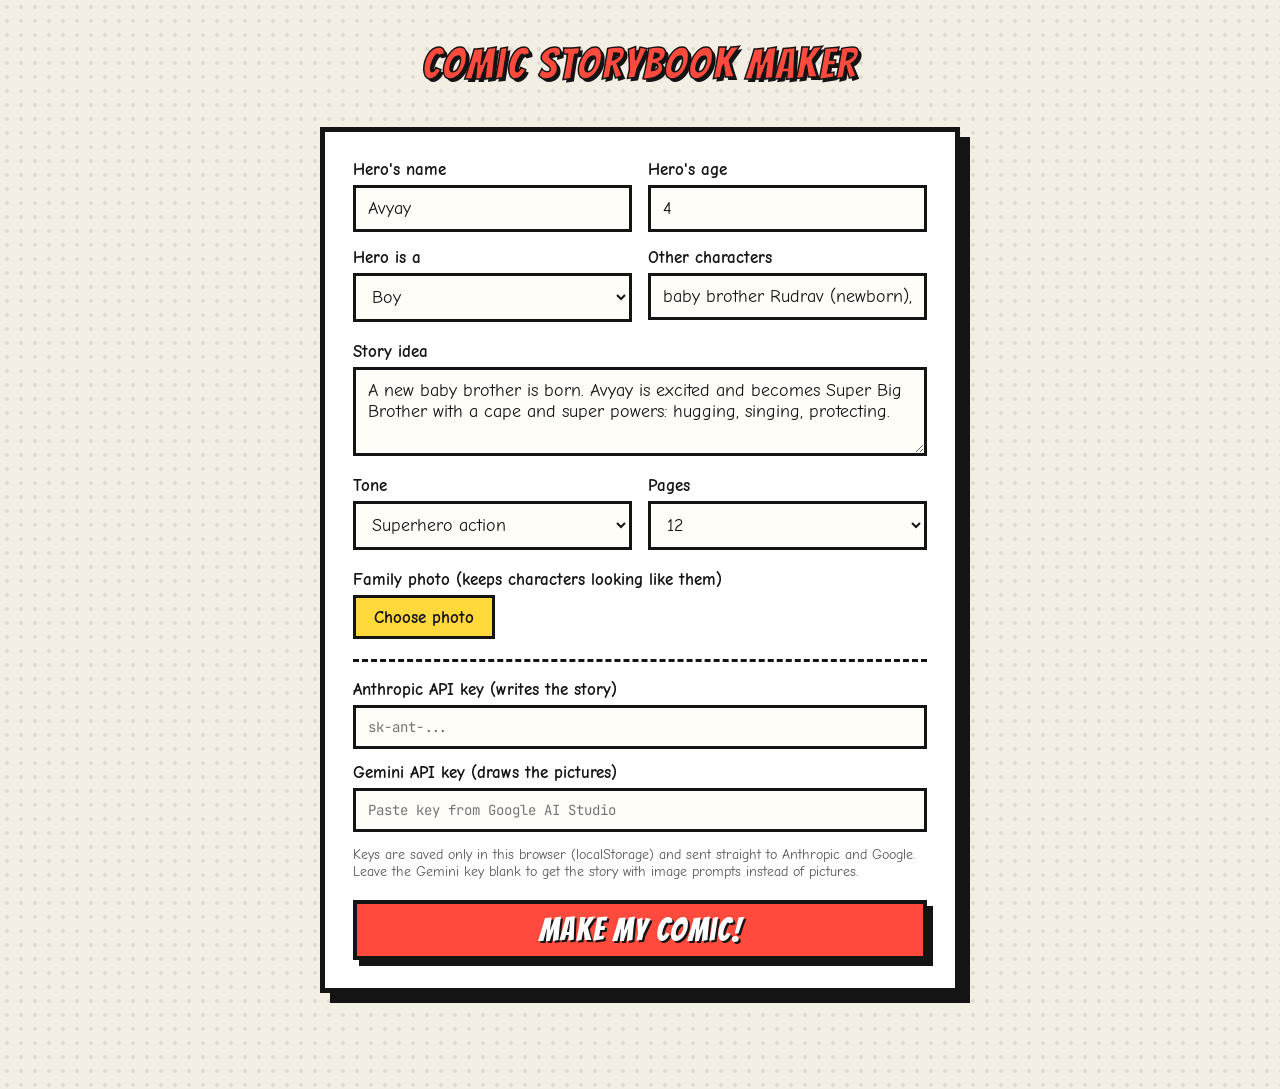
==== comic/index.html @ cd5bf19b "Add Comic Storybook Maker at /comic/ Plain HTML/CSS/JS rebuild of the exported prototype: Claude wri" ====
<!DOCTYPE html>
<html lang="en">
<head>
  <meta charset="utf-8">
  <meta name="viewport" content="width=device-width, initial-scale=1">
  <title>Comic Storybook Maker</title>
  <meta name="description" content="Turn your family into the heroes of a printable comic storybook.">
  <link rel="icon" href="data:image/svg+xml,%3Csvg xmlns='http://www.w3.org/2000/svg' viewBox='0 0 100 100'%3E%3Crect width='100' height='100' fill='%23FFD93B'/%3E%3Ctext x='50' y='64' font-family='Impact,sans-serif' font-size='40' text-anchor='middle' fill='%23FF4A3D' stroke='%23141414' stroke-width='2'%3EPOW%3C/text%3E%3C/svg%3E">
  <link rel="preconnect" href="https://fonts.googleapis.com">
  <link rel="preconnect" href="https://fonts.gstatic.com" crossorigin>
  <link rel="stylesheet" href="https://fonts.googleapis.com/css2?family=Bangers&family=Comic+Neue:wght@400;700&family=JetBrains+Mono&display=swap">
  <link rel="stylesheet" href="styles.css">
</head>
<body>
  <main class="page">
    <h1 class="app-title no-print">Comic Storybook Maker</h1>

    <!-- Screen 1: inputs -->
    <form id="form-screen" class="card form" novalidate>
      <div class="grid">
        <label class="field">Hero's name
          <input name="hero" value="Avyay">
        </label>
        <label class="field">Hero's age
          <input name="age" value="4">
        </label>
        <label class="field">Hero is a
          <select name="gender">
            <option value="boy">Boy</option>
            <option value="girl">Girl</option>
            <option value="child">Keep neutral</option>
          </select>
        </label>
        <label class="field">Other characters
          <input name="others" value="baby brother Rudrav (newborn), Mama, Papa"
                 placeholder="e.g. baby brother Rudrav, Mama, Papa">
        </label>
      </div>

      <label class="field">Story idea
        <textarea name="idea" rows="3">A new baby brother is born. Avyay is excited and becomes Super Big Brother with a cape and super powers: hugging, singing, protecting.</textarea>
      </label>

      <div class="grid">
        <label class="field">Tone
          <select name="tone">
            <option>Superhero action</option>
            <option>Funny</option>
            <option>Heartwarming</option>
            <option>Adventurous</option>
            <option>Gentle bedtime</option>
          </select>
        </label>
        <label class="field">Pages
          <select name="pages">
            <option value="6">6</option>
            <option value="8">8</option>
            <option value="12" selected>12</option>
          </select>
        </label>
      </div>

      <div class="field">
        <span>Family photo (keeps characters looking like them)</span>
        <div class="photo-row">
          <label class="btn btn-yellow">Choose photo
            <input id="photo-input" type="file" accept="image/*" hidden>
          </label>
          <img id="photo-preview" class="photo-preview" alt="Selected family photo" hidden>
        </div>
      </div>

      <div class="keys">
        <label class="field">Anthropic API key (writes the story)
          <input name="anthropicKey" type="password" class="mono" autocomplete="off"
                 placeholder="sk-ant-...">
        </label>
        <label class="field">Gemini API key (draws the pictures)
          <input name="geminiKey" type="password" class="mono" autocomplete="off"
                 placeholder="Paste key from Google AI Studio">
        </label>
        <p class="hint">Keys are saved only in this browser (localStorage) and sent straight to Anthropic and Google.
          Leave the Gemini key blank to get the story with image prompts instead of pictures.</p>
      </div>

      <div id="form-error" class="error" role="alert" hidden></div>

      <button type="submit" class="btn-big">Make my comic!</button>
    </form>

    <!-- Screen 2: writing -->
    <section id="writing-screen" class="card writing" hidden>
      <div class="spinner"></div>
      <div class="writing-label">Writing the story...</div>
    </section>

    <!-- Screen 3: comic -->
    <section id="comic-screen" class="comic" hidden>
      <div class="toolbar no-print">
        <button type="button" class="btn" id="edit-btn">Edit inputs</button>
        <button type="button" class="btn" id="new-btn">New story</button>
        <div id="progress" class="progress"></div>
        <button type="button" class="btn btn-yellow btn-shadow" id="pdf-btn">Download PDF</button>
      </div>
      <div id="panels" class="panels"></div>
    </section>
  </main>

  <script src="app.js"></script>
</body>
</html>
---- comic/styles.css ----
:root {
  --ink: #141414;
  --yellow: #FFD93B;
  --red: #FF4A3D;
  --blue: #1F4FB8;
  --paper: #F3EEE4;
  --cream: #FFFDF7;
  --muted: #555;
  --title: 'Bangers', cursive;
  --body: 'Comic Neue', sans-serif;
  --mono: 'JetBrains Mono', monospace;
}

* { box-sizing: border-box; }

[hidden] { display: none !important; }

body {
  margin: 0;
  background-color: var(--paper);
  background-image: radial-gradient(rgba(20, 20, 20, .09) 1.6px, transparent 1.7px);
  background-size: 14px 14px;
  font-family: var(--body);
  color: var(--ink);
}

a { color: #D6332A; }
a:hover { color: var(--blue); }

.page {
  min-height: 100vh;
  padding: 40px 16px 96px;
  display: flex;
  flex-direction: column;
  align-items: center;
  gap: 40px;
}

.app-title {
  margin: 0;
  font-family: var(--title);
  font-weight: 400;
  font-size: 44px;
  letter-spacing: .05em;
  text-align: center;
  color: var(--red);
  text-shadow: 3px 3px 0 var(--ink);
  -webkit-text-stroke: 1.5px var(--ink);
}

.card {
  border: 5px solid var(--ink);
  box-shadow: 10px 10px 0 var(--ink);
}

/* ---------- Form ---------- */

.form {
  width: 100%;
  max-width: 640px;
  background: #fff;
  padding: 28px;
  display: flex;
  flex-direction: column;
  gap: 20px;
}

.grid {
  display: grid;
  grid-template-columns: repeat(auto-fit, minmax(200px, 1fr));
  gap: 16px;
}

.field {
  display: flex;
  flex-direction: column;
  gap: 6px;
  font-weight: 700;
  font-size: 17px;
}

.field input:not([type=file]),
.field select,
.field textarea {
  font: inherit;
  font-weight: 400;
  font-size: 18px;
  padding: 10px 12px;
  border: 3px solid var(--ink);
  border-radius: 0;
  background: var(--cream);
  color: var(--ink);
  width: 100%;
}

.field textarea { resize: vertical; }

.field .mono,
.field input.mono {
  font-family: var(--mono);
  font-size: 14px;
}

.photo-row {
  display: flex;
  align-items: center;
  gap: 14px;
  flex-wrap: wrap;
}

.photo-preview {
  width: 64px;
  height: 64px;
  object-fit: cover;
  border: 3px solid var(--ink);
}

.keys {
  display: flex;
  flex-direction: column;
  gap: 14px;
  border-top: 3px dashed var(--ink);
  padding-top: 18px;
}

.hint {
  margin: 0;
  font-size: 14px;
  color: var(--muted);
}

.error {
  border: 3px solid #D6332A;
  background: #FFE9E6;
  padding: 12px 14px;
  font-weight: 700;
}

/* ---------- Buttons ---------- */

.btn {
  display: inline-flex;
  align-items: center;
  justify-content: center;
  min-height: 44px;
  padding: 0 18px;
  border: 3px solid var(--ink);
  background: #fff;
  color: var(--ink);
  font: inherit;
  font-weight: 700;
  font-size: 17px;
  cursor: pointer;
}

.btn-yellow { background: var(--yellow); }
.btn-shadow { box-shadow: 4px 4px 0 var(--ink); }
.btn:focus-visible, .btn-big:focus-visible, .btn-small:focus-visible { outline: 3px solid var(--blue); outline-offset: 2px; }

.btn-big {
  font-family: var(--title);
  font-size: 32px;
  letter-spacing: .05em;
  min-height: 60px;
  border: 4px solid var(--ink);
  background: var(--red);
  color: #fff;
  text-shadow: 2px 2px 0 var(--ink);
  box-shadow: 6px 6px 0 var(--ink);
  cursor: pointer;
}

.btn-big:active {
  transform: translate(3px, 3px);
  box-shadow: 3px 3px 0 var(--ink);
}

.btn-small {
  font: inherit;
  font-weight: 700;
  font-size: 15px;
  min-height: 44px;
  padding: 0 14px;
  border: 2px solid var(--ink);
  background: #fff;
  color: var(--ink);
  cursor: pointer;
  flex-shrink: 0;
}

/* ---------- Writing screen ---------- */

.writing {
  background: var(--yellow);
  padding: 40px 48px;
  display: flex;
  flex-direction: column;
  align-items: center;
  gap: 18px;
}

.writing-label {
  font-family: var(--title);
  font-size: 34px;
  letter-spacing: .05em;
  text-align: center;
}

.spinner {
  width: 48px;
  height: 48px;
  border: 6px solid var(--ink);
  border-top-color: var(--red);
  border-radius: 50%;
  animation: spin 1s linear infinite;
}

@keyframes spin { to { transform: rotate(360deg); } }

/* ---------- Comic screen ---------- */

.comic, .panels {
  width: 100%;
  max-width: 760px;
  display: flex;
  flex-direction: column;
  gap: 40px;
}

.toolbar {
  display: flex;
  flex-wrap: wrap;
  gap: 12px;
  align-items: center;
}

.progress {
  flex: 1;
  min-width: 160px;
  font-size: 16px;
  font-weight: 700;
}

.comic-page {
  display: flex;
  flex-direction: column;
  gap: 12px;
}

.panel {
  display: flex;
  flex-direction: column;
  background: var(--yellow);
}

.panel.cover { background: var(--blue); }
.panel.end { background: var(--red); }

.cover-title {
  padding: 24px 24px 16px;
  text-align: center;
  font-family: var(--title);
  font-size: clamp(40px, 9vw, 64px);
  line-height: 1;
  letter-spacing: .03em;
  color: var(--red);
  text-shadow: 4px 4px 0 var(--ink);
  -webkit-text-stroke: 2px var(--ink);
  text-wrap: balance;
}

.art {
  position: relative;
  aspect-ratio: 4 / 3;
  background: #fff;
  border-bottom: 5px solid var(--ink);
  overflow: hidden;
}

.panel.cover .art { border-top: 5px solid var(--ink); }

.art img {
  width: 100%;
  height: 100%;
  object-fit: cover;
  display: block;
}

.art-overlay {
  position: absolute;
  inset: 0;
  display: flex;
  flex-direction: column;
  align-items: center;
  justify-content: center;
  gap: 12px;
  padding: 28px;
  background: var(--cream);
  text-align: center;
}

.art-overlay .spinner {
  width: 40px;
  height: 40px;
  border-width: 5px;
  border-top-color: var(--blue);
}

.drawing-label {
  font-family: var(--title);
  font-size: 24px;
  letter-spacing: .05em;
}

.art-text {
  font-family: var(--mono);
  font-size: 13px;
  line-height: 1.55;
  color: #444;
  overflow: auto;
  max-height: 100%;
}

.art-text.is-error { color: #D6332A; font-weight: 700; }

.caption-box {
  padding: 20px 26px;
  display: flex;
  flex-direction: column;
  align-items: center;
  gap: 8px;
}

.caption {
  width: 100%;
  font-size: clamp(20px, 4vw, 26px);
  font-weight: 700;
  line-height: 1.35;
  text-wrap: pretty;
}

.panel.cover .caption,
.panel.end .caption {
  color: #fff;
  text-align: center;
}

.the-end {
  font-family: var(--title);
  font-size: clamp(56px, 13vw, 84px);
  line-height: 1;
  letter-spacing: .05em;
  color: var(--yellow);
  text-shadow: 5px 5px 0 var(--ink);
  -webkit-text-stroke: 2px var(--ink);
}

.page-tools {
  display: flex;
  gap: 10px;
  align-items: flex-start;
}

.prompt {
  font-family: var(--mono);
  font-size: 12px;
  line-height: 1.5;
  color: var(--muted);
  padding-top: 4px;
}

@media (max-width: 480px) {
  .form { padding: 20px; }
  .card { box-shadow: 6px 6px 0 var(--ink); }
  .caption-box { padding: 16px 18px; }
}

/* ---------- Print / PDF ---------- */

@media print {
  .no-print, .page-tools { display: none !important; }
  body { background: #fff !important; }
  .page { padding: 0; gap: 0; min-height: 0; }
  .comic, .panels { gap: 0; max-width: none; }
  .comic-page {
    break-inside: avoid;
    break-after: page;
    page-break-after: always;
  }
  .comic-page:last-child { break-after: auto; page-break-after: auto; }
  .card { box-shadow: none; }
  * { -webkit-print-color-adjust: exact; print-color-adjust: exact; }
}
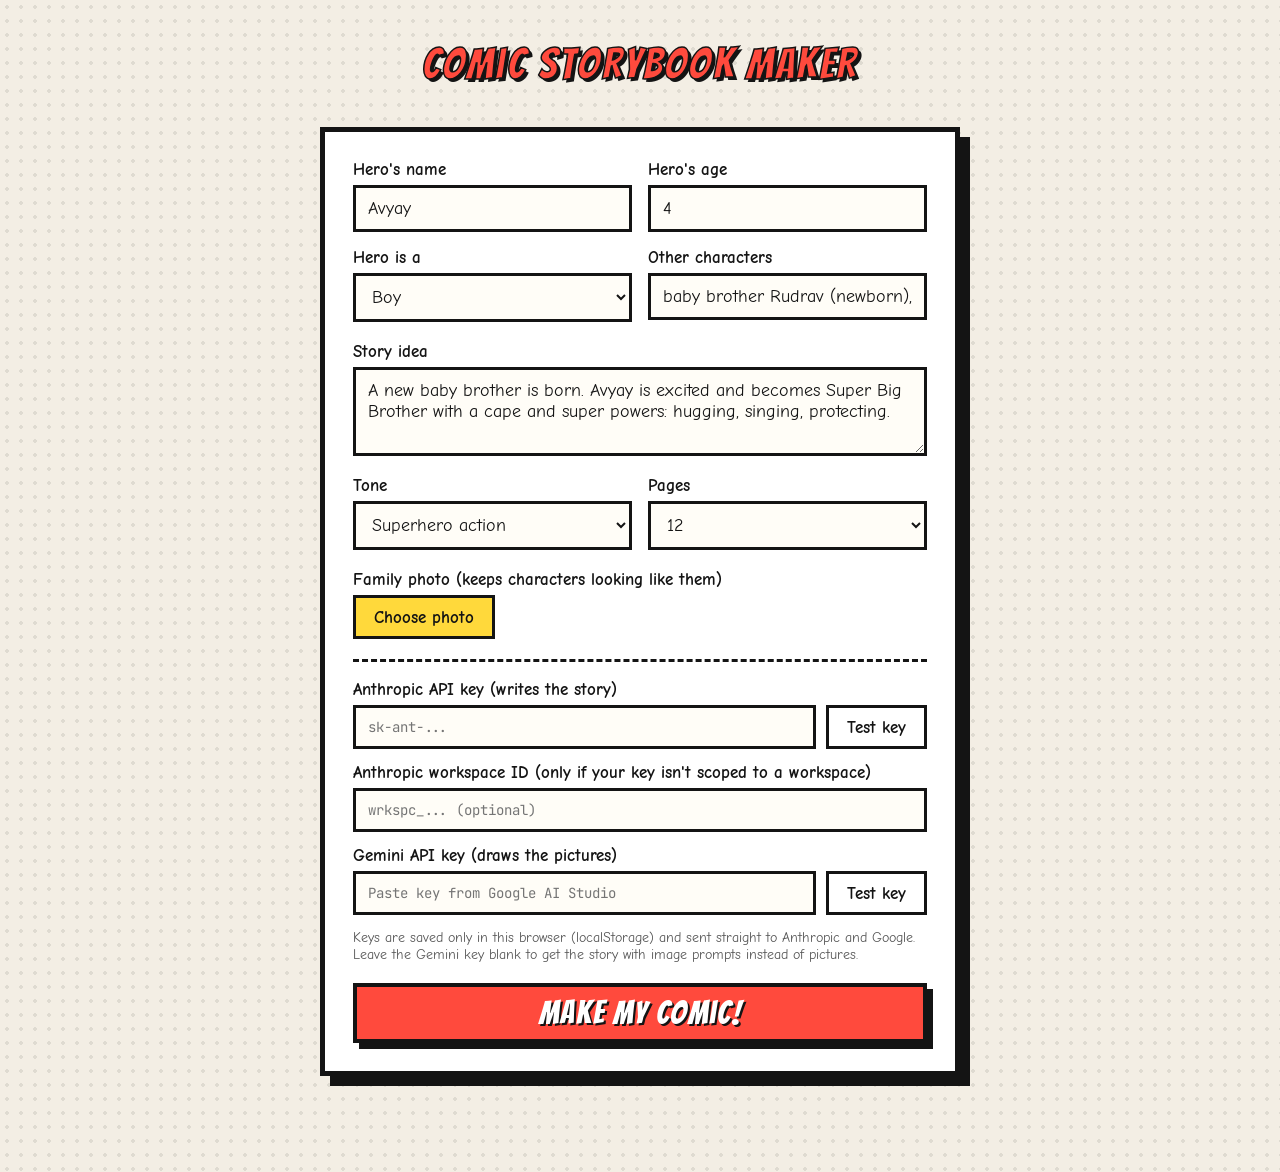
==== commit 611904f0: "Add API key tests and Anthropic workspace ID Keys that aren't scoped to a workspace were rejected; a" ====
--- a/comic/index.html
+++ b/comic/index.html
@@ -71,14 +71,27 @@
       </div>
 
       <div class="keys">
-        <label class="field">Anthropic API key (writes the story)
-          <input name="anthropicKey" type="password" class="mono" autocomplete="off"
-                 placeholder="sk-ant-...">
+        <div class="field">
+          <label for="anthropicKey">Anthropic API key (writes the story)</label>
+          <div class="key-row">
+            <input id="anthropicKey" name="anthropicKey" type="password" class="mono" autocomplete="off"
+                   placeholder="sk-ant-...">
+            <button type="button" class="btn" data-test="anthropic">Test key</button>
+          </div>
+          <div class="key-status" id="anthropic-status" role="status"></div>
+        </div>
+        <label class="field">Anthropic workspace ID (only if your key isn't scoped to a workspace)
+          <input name="workspaceId" class="mono" autocomplete="off" placeholder="wrkspc_... (optional)">
         </label>
-        <label class="field">Gemini API key (draws the pictures)
-          <input name="geminiKey" type="password" class="mono" autocomplete="off"
-                 placeholder="Paste key from Google AI Studio">
-        </label>
+        <div class="field">
+          <label for="geminiKey">Gemini API key (draws the pictures)</label>
+          <div class="key-row">
+            <input id="geminiKey" name="geminiKey" type="password" class="mono" autocomplete="off"
+                   placeholder="Paste key from Google AI Studio">
+            <button type="button" class="btn" data-test="gemini">Test key</button>
+          </div>
+          <div class="key-status" id="gemini-status" role="status"></div>
+        </div>
         <p class="hint">Keys are saved only in this browser (localStorage) and sent straight to Anthropic and Google.
           Leave the Gemini key blank to get the story with image prompts instead of pictures.</p>
       </div>
--- a/comic/styles.css
+++ b/comic/styles.css
@@ -122,6 +122,26 @@
   border-top: 3px dashed var(--ink);
   padding-top: 18px;
 }
+
+.key-row {
+  display: flex;
+  gap: 10px;
+}
+
+.key-row input { flex: 1; min-width: 0; }
+.key-row .btn { flex-shrink: 0; }
+.btn:disabled { opacity: .6; cursor: wait; }
+
+.key-status {
+  font-size: 15px;
+  font-weight: 700;
+  min-height: 0;
+}
+
+.key-status:empty { display: none; }
+.key-status.ok { color: #1B7F3B; }
+.key-status.bad { color: #D6332A; }
+.key-status.busy { color: var(--muted); }
 
 .hint {
   margin: 0;
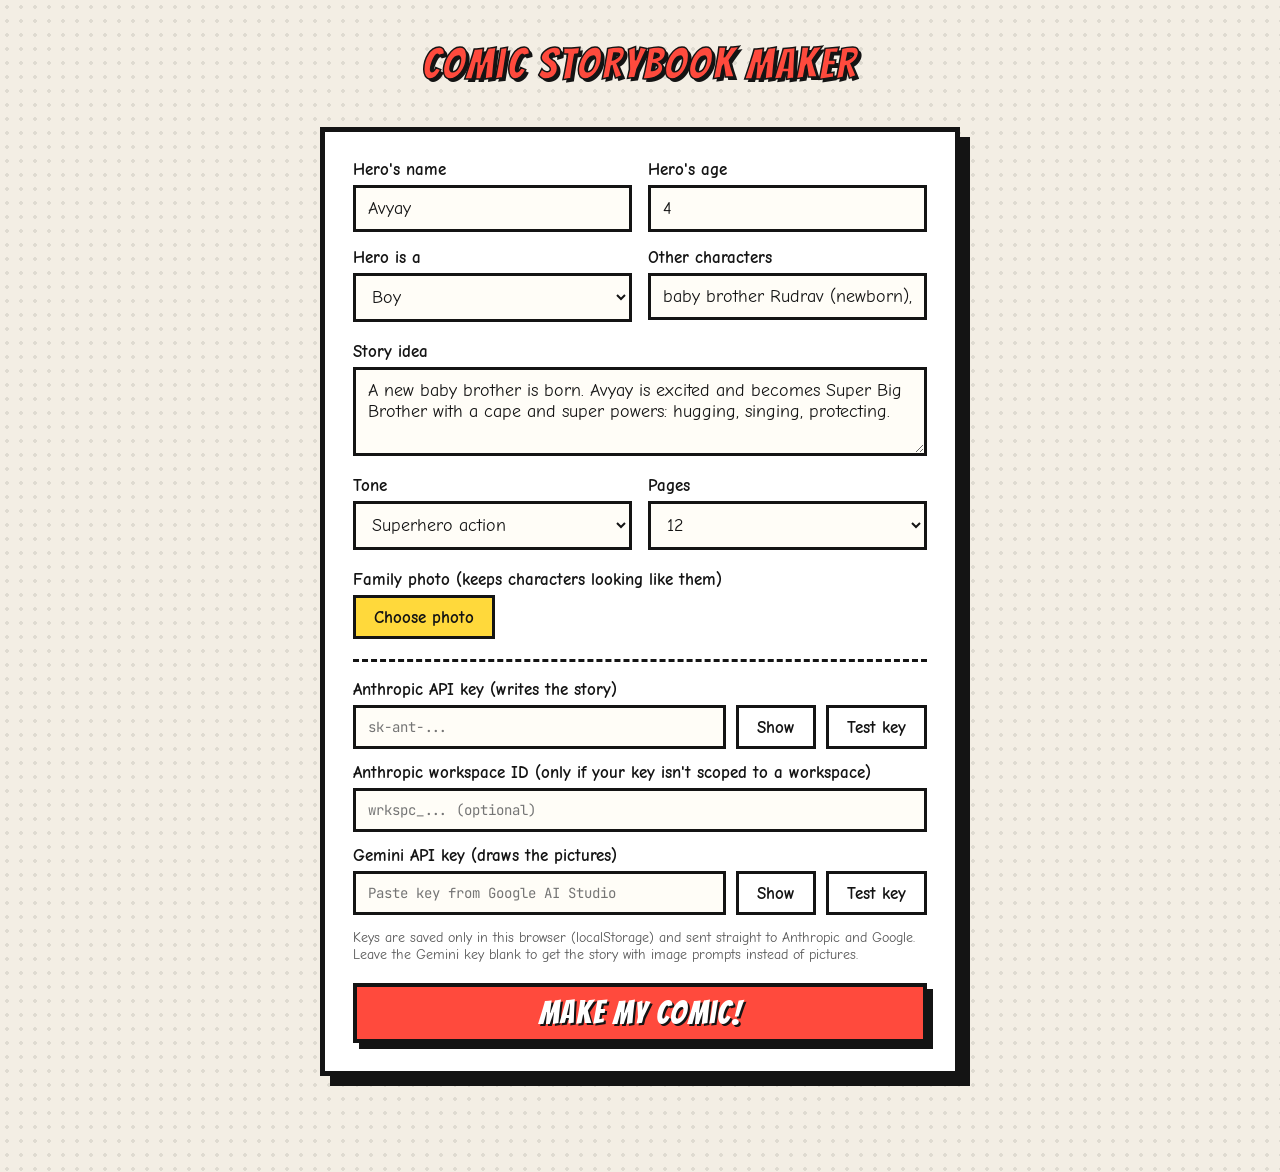
==== commit dddcc21e: "Add Show/Hide buttons to the API key fields Saved keys were only visible as dots. A Show button next" ====
--- a/comic/index.html
+++ b/comic/index.html
@@ -67,6 +67,7 @@
             <input id="photo-input" type="file" accept="image/*" hidden>
           </label>
           <img id="photo-preview" class="photo-preview" alt="Selected family photo" hidden>
+          <button type="button" class="btn" id="photo-remove" hidden>Remove photo</button>
         </div>
       </div>
 
@@ -76,6 +77,7 @@
           <div class="key-row">
             <input id="anthropicKey" name="anthropicKey" type="password" class="mono" autocomplete="off"
                    placeholder="sk-ant-...">
+            <button type="button" class="btn" data-reveal="anthropicKey" aria-pressed="false">Show</button>
             <button type="button" class="btn" data-test="anthropic">Test key</button>
           </div>
           <div class="key-status" id="anthropic-status" role="status"></div>
@@ -88,6 +90,7 @@
           <div class="key-row">
             <input id="geminiKey" name="geminiKey" type="password" class="mono" autocomplete="off"
                    placeholder="Paste key from Google AI Studio">
+            <button type="button" class="btn" data-reveal="geminiKey" aria-pressed="false">Show</button>
             <button type="button" class="btn" data-test="gemini">Test key</button>
           </div>
           <div class="key-status" id="gemini-status" role="status"></div>
--- a/comic/styles.css
+++ b/comic/styles.css
@@ -130,6 +130,11 @@
 
 .key-row input { flex: 1; min-width: 0; }
 .key-row .btn { flex-shrink: 0; }
+
+@media (max-width: 480px) {
+  .key-row { flex-wrap: wrap; }
+  .key-row input { flex-basis: 100%; }
+}
 .btn:disabled { opacity: .6; cursor: wait; }
 
 .key-status {
@@ -377,16 +382,66 @@
 
 .page-tools {
   display: flex;
-  gap: 10px;
-  align-items: flex-start;
-}
-
-.prompt {
+  flex-direction: column;
+  gap: 6px;
+}
+
+.prompt-label {
+  font-size: 14px;
+  font-weight: 700;
+  color: var(--muted);
+}
+
+.prompt-input {
+  width: 100%;
+  min-height: 4.8em;
+  field-sizing: content;
+  resize: vertical;
+  padding: 8px 10px;
+  border: 2px solid var(--ink);
+  border-radius: 0;
+  background: var(--cream);
+  color: var(--ink);
   font-family: var(--mono);
   font-size: 12px;
   line-height: 1.5;
+}
+
+.prompt-input:focus { outline: 3px solid var(--blue); outline-offset: 0; }
+
+.tool-row {
+  display: flex;
+  flex-wrap: wrap;
+  align-items: center;
+  gap: 12px;
+}
+
+.btn-small:disabled { opacity: .6; cursor: wait; }
+
+.btn-link {
+  font: inherit;
+  font-weight: 700;
+  font-size: 15px;
+  min-height: 44px;
+  padding: 0 4px;
+  border: 0;
+  background: none;
+  color: var(--blue);
+  text-decoration: underline;
+  cursor: pointer;
+}
+
+.shortcut {
+  font-size: 13px;
   color: var(--muted);
-  padding-top: 4px;
+}
+
+.note {
+  font-family: var(--body);
+  font-size: 14px;
+  font-weight: 700;
+  color: #9A5B00;
+  margin-bottom: 2px;
 }
 
 @media (max-width: 480px) {
